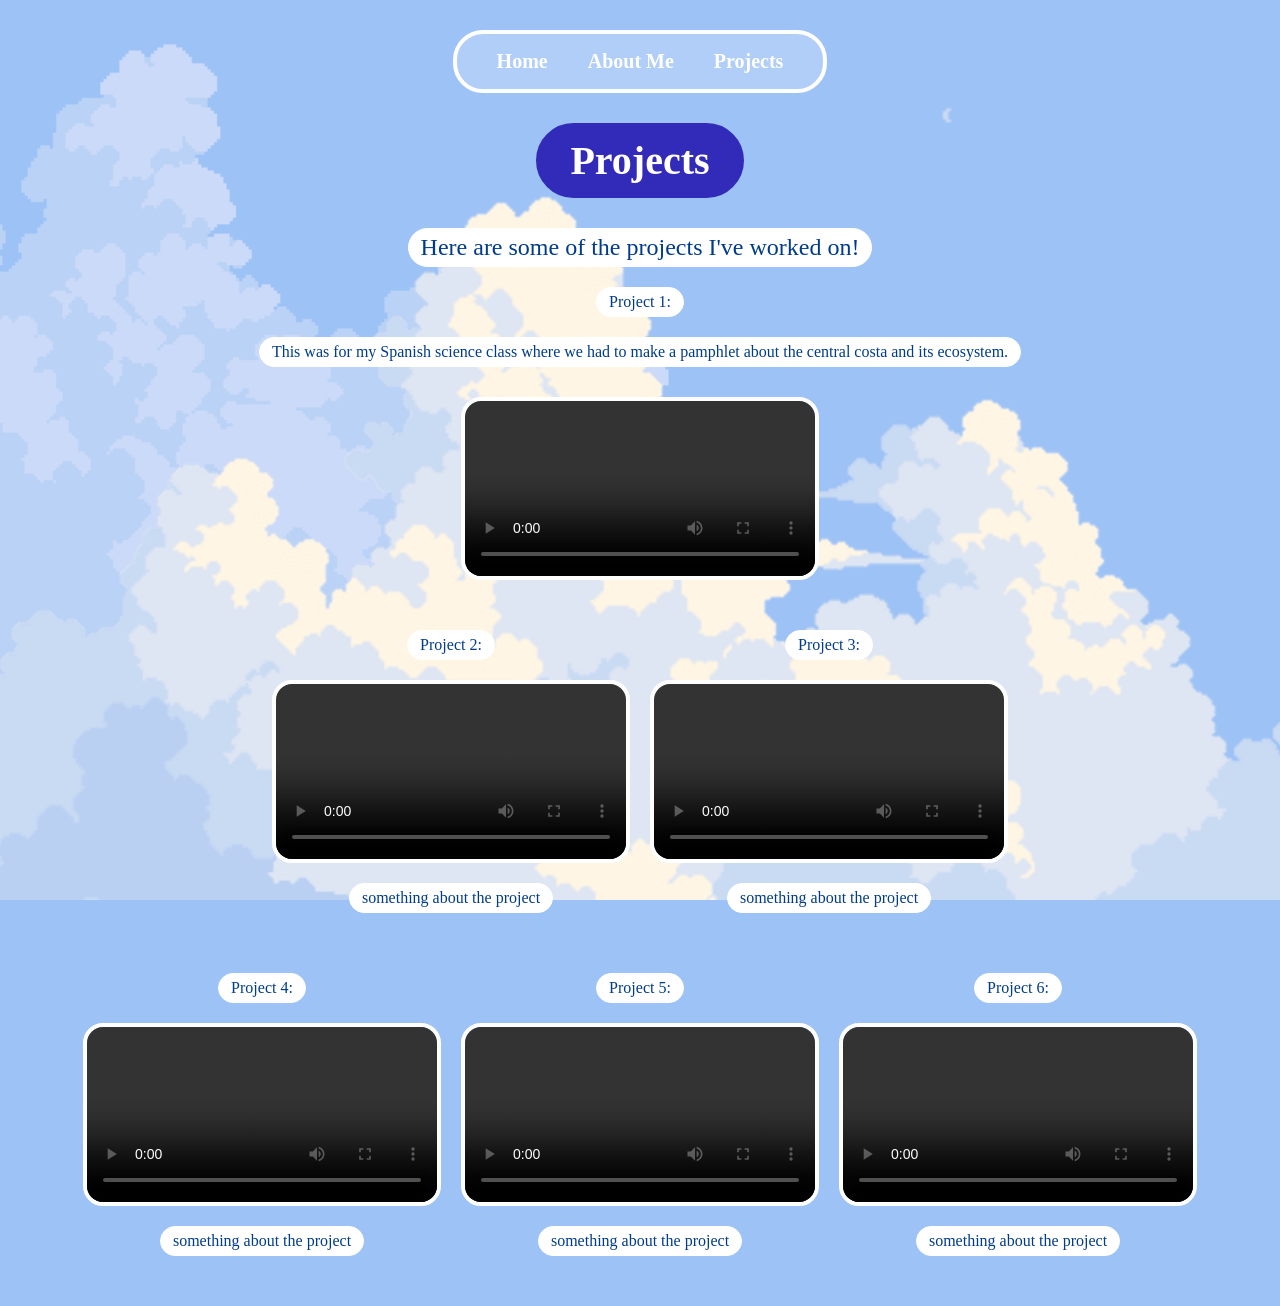
==== index.html @ c3683f34 "change index.html file" ====
<!DOCTYPE html>
<html>
    <head>
        <title> My Portfolio!</title>
        <meta charset = "UTF-8"/>
        <meta name="viewport" content="width=device-width, initial-scale=1.0"/>
        <link rel ="stylesheet" href = "projects.css"/>
        

    </head>
    <body>
        <div class="bg">
            <img alt="bg" src="images/2.png" class="bg3" />
            <img alt="bg" src="images/4.png" class="bg4" />
            <img alt="bg" src="images/5 (1).png" class="bg5" />
        </div>
        <nav class="nav">
            <ul>
                <li><a href="capstone.html" class="a-home a">Home</a></li>
                <li><a href="about-me.html" class="a-about a">About Me</a></li>
                <li><a href="projects.html" class="a-projects a active">Projects</a></li>
            </ul>
        </nav>
        <div class = "main-projects">
            <h2> Projects </h2>
            <div class="projects-content">
                <div class="main-content">
                    <p> Here are some of the projects I've worked on! </p>
                </div>
                <div class="ninth-content">
                    <p> Project 1: </p>
                    <p> This was for my Spanish science class 
                        where we had to make a pamphlet about 
                        the central costa and its ecosystem. </p>
                    <video class="project-video" controls>
                        <source src="projects/science.mp4" alt="9th grade project" type="video/mp4"/>
                    </video>
                </div>
                <div class ="tenth-content">
                    <div class="project-item">
                        <p> Project 2: </p>
                        <video class="project-video" controls>
                            <source src="projects/history.mp4" type="video/mp4">
                        </video>
                        <p> something about the project </p>
                    </div>

                    <div class="project-item">
                        <p> Project 3: </p>
                        <video class="project-video" controls>
                            <source src="projects/chemistry.mp4" type="video/mp4">
                        </video>
                        <p> something about the project </p>    
                    </div>

                <div class = "eleventh-content">
                   <div class="project-item">
                        <p> Project 4: </p>
                        <video class="project-video" controls>
                            <source src="projects/business.mp4" type="video/mp4">
                        </video>
                        <p> something about the project </p>
                   </div>

                   <div class ="project-item">
                        <p> Project 5: </p>
                        <video class="project-video" controls>
                            <source src="projects/Computer.mp4" type="video/mp4">
                        </video>
                        <p> something about the project </p>
                   </div>

                   <div class="project-item">
                        <p> Project 6: </p>
                        <video class="project-video" controls>
                            <source src="projects/pre-calc.mp4" type="video/mp4">
                        </video>
                        <p> something about the project </p>
                   </div>
                </div>
                
            </div>
        </div>
    </body>
</html>
---- projects.css ----
body {
    background: #9dc2f6;
    font-family: poppins;
    overflow-x:hidden;
    display: block;
    flex-direction: column;
    min-height: 100vh;
    margin: 0;
}

.bg {
  position:fixed;
  top: 0;
  left: 0;
  width: 100%;
  height: 100%;
  z-index: -1;
}

.bg3 {
  width: 100%;
  position: absolute;
  top: 0;
  left: 0;
  width: 100%;
  height: 100%;
  object-fit: cover;
}

.bg4 {
  width: 100%;
  position: absolute;
  top: 0;
  left: 0;
  width: 100%;
  height: 100%;
  object-fit: cover;
}

.bg5 {
  width: 100%;
  position: absolute;
  top: 0;
  left: 0;
  width: 100%;
  height: 100%;
  object-fit: cover;
}

.nav {
  z-index: 20;
  background-color: rgba(255, 255, 255, 0.2);
  padding: 0px 40px;
  width: max-content;
  border-radius: 30px;
  border: 4px solid white;
  margin: auto;
  margin-top: 30px;
}

nav>ul {
  list-style-type: none;
  display: flex;
  gap: 40px;
  padding: 0;
}

.a {
  color: white;
  text-decoration-line: none;
  font-weight: 600;
  font-size: 20px;
  transition: 0.2s;
}

.a:hover {
  color: #83b0ee;
}

.pfp {
  width: 150px;
  height: 150px;
  border-radius: 50%;
  object-fit: cover;
  border: 4px solid white;
}

.karla {
  color: #1d4a89;
}

h1 {
  color: #5385ca;
  font-size: 5em;
  margin: 0;
  border: 3px solid white;
  padding: 5px 12px;
  border-radius: 20px;
  color: #5385ca;
  background-color: white;
  opacity: 100%;
  
}

h2 {
  color: white;
  font-size: 2.5em;
  margin: 30px auto;
  position: relative;
  border: 4px solid rgb(50, 43, 185);
  padding: 10px 30px;
  border-radius: 40px;
  background-color: rgb(50,43,185);
  opacity: 100%;

  width: max-content;
  display: flex;
  justify-content: center;
  align-items: center;
  gap: 10rem;
}

.main-content {
  color: #1d4a89;
  font-size: 1.5em;
  margin: 0;
}

p {
  color: #013c8a;
    font-size: 1em;
    border: 1px solid white;
    padding: 5px 12px;
    border-radius: 20px;
    background-color: white;
    text-align: center;  /* Centers the text inside the bubble */
    margin: 10px auto;   /* Centers the bubble itself */
    width: fit-content;
} 

.p1{
  color: #013c8a;
    font-size: 1em;
    margin: 20px auto;   /* Corrected margin */
    border: 3px solid white;
    padding: 15px 25px;
    border-radius: 20px;
    background-color: white;
    max-width: 700px;
    text-align: center;
  
}

.background {
  color: #013c8a;
  font-size: 1.5em;
  margin: 0;
  border: 3px solid white;
  padding: 5px 12px;
  border-radius: 20px;
  background-color: white;
  opacity: 100%;
}

.main-div {
  background-color: rgb(255, 255, 255);
  border: 4px solid white; 
  border-radius: 30px;
  padding: 10px 30px;
  width: max-content;
  margin: 100px auto;
  
  display: flex;
  justify-content: center;
  align-items: center;
  gap: 3rem;
}

.gif-image-homepage {
  display: flex;
  justify-content: center;
  align-items: center;
  margin: 50px auto;
}

.gif-image-aboutme {
  display: flex;
  justify-content: flex-end;
  margin: 20px auto;
}

.project-video {
    width: 350px;
    height: auto;
    border: 4px solid white;
    border-radius: 20px;
    margin: 20px auto;
    display: block;
}

.ninth-content {
    display: flex;
    flex-direction: column;
    align-items: center; 
    justify-content: center;
    width: 100%;
}

.tenth-content {
    display: flex;
    flex-direction: row;      /* Changes from stack to side-by-side */
    justify-content: center;  /* Centers them in the middle of the page */
    align-items: flex-start;  /* Keeps the tops of the boxes lined up */
    gap: 20px;                /* Adds space between the projects */
    width: 100%;
    flex-wrap: wrap;          /* Keeps it looking good on mobile */
    margin: 20px auto;
}

.eleventh-content {
    display: flex;
    flex-direction: row;      /* Changes from stack to side-by-side */
    justify-content: center;  /* Centers them in the middle of the page */
    align-items: flex-start;  /* Keeps the tops of the boxes lined up */
    gap: 20px;                /* Adds space between the projects */
    width: 100%;
    flex-wrap: wrap;          /* Keeps it looking good on mobile */
    margin: 20px auto;
}
/*footer {
  background-color: #72a5ec;
  width: 100%;
  padding: 10px;
  margin-top: auto;
}

footer > p {
  text-align: center;
  color: white;
  margin-top: auto;
}
*/
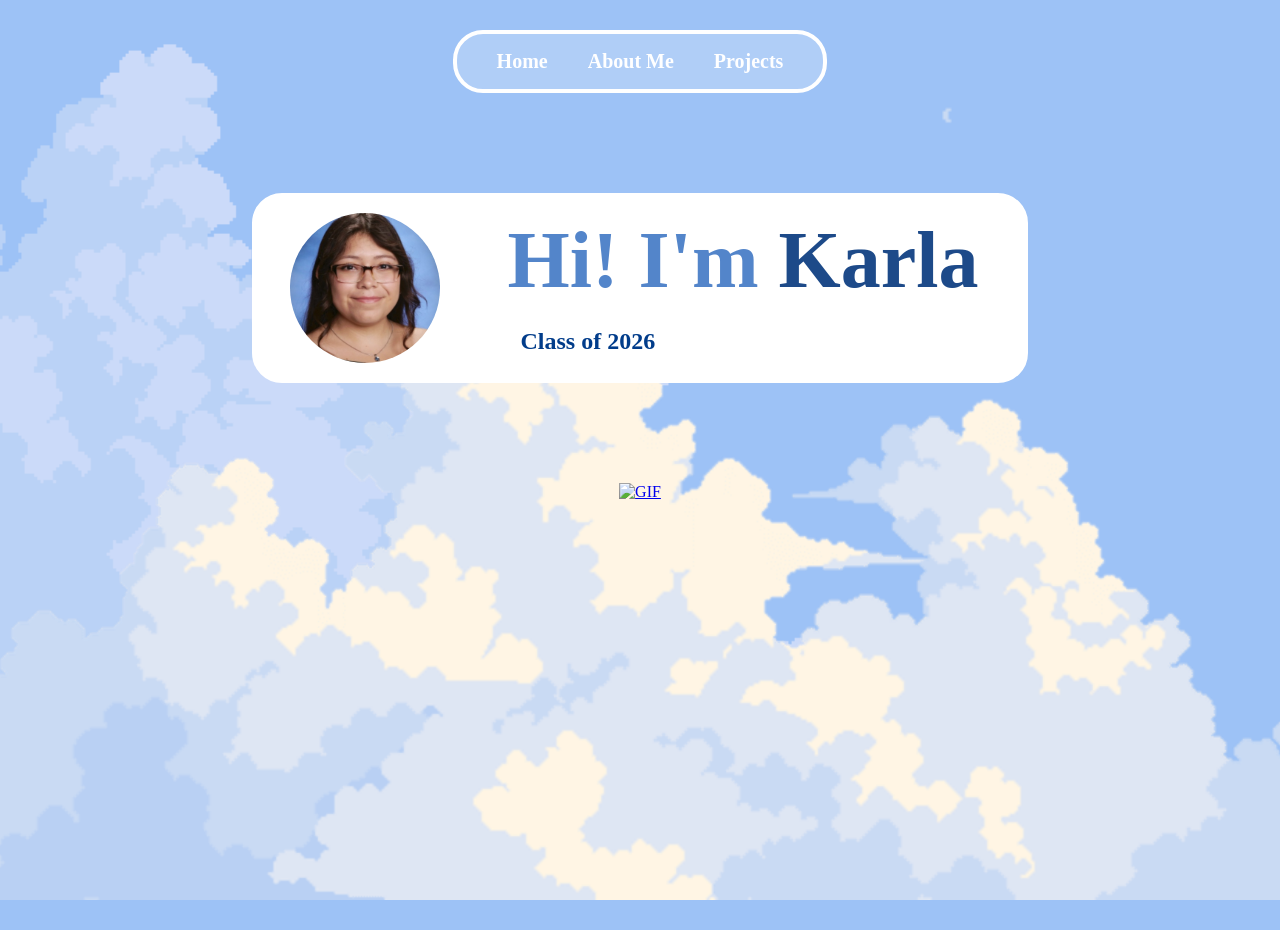
==== commit d517087d: "changes index" ====
--- a/index.html
+++ b/index.html
@@ -2,84 +2,43 @@
 <html>
     <head>
         <title> My Portfolio!</title>
-        <meta charset = "UTF-8"/>
-        <meta name="viewport" content="width=device-width, initial-scale=1.0"/>
-        <link rel ="stylesheet" href = "projects.css"/>
-        
-
+        <meta charset="UTF-8"/>
+        <meta name="viewport" content="width=device-width, initial-scale=1.0" />
+        <link rel="stylesheet" href="capstone.css" />
     </head>
-    <body>
+    <body> 
         <div class="bg">
             <img alt="bg" src="images/2.png" class="bg3" />
             <img alt="bg" src="images/4.png" class="bg4" />
             <img alt="bg" src="images/5 (1).png" class="bg5" />
         </div>
-        <nav class="nav">
+
+         <nav class="nav">
             <ul>
-                <li><a href="capstone.html" class="a-home a">Home</a></li>
+                <li><a href="#" class="a-home a active">Home</a></li>
                 <li><a href="about-me.html" class="a-about a">About Me</a></li>
-                <li><a href="projects.html" class="a-projects a active">Projects</a></li>
+                <li><a href="projects.html" class="a-projects a">Projects</a></li>
             </ul>
         </nav>
-        <div class = "main-projects">
-            <h2> Projects </h2>
-            <div class="projects-content">
-                <div class="main-content">
-                    <p> Here are some of the projects I've worked on! </p>
+
+        <div class = "main-div">
+            <img src="images/pfp.jpg" alt="Profile Picture" class="pfp" />
+            </a>
+            <div>
+                <h1> Hi! I'm <span class="karla">Karla</span></h1>
+                <div class="background">
+                    <p> <b>Class of 2026 </b></p>
                 </div>
-                <div class="ninth-content">
-                    <p> Project 1: </p>
-                    <p> This was for my Spanish science class 
-                        where we had to make a pamphlet about 
-                        the central costa and its ecosystem. </p>
-                    <video class="project-video" controls>
-                        <source src="projects/science.mp4" alt="9th grade project" type="video/mp4"/>
-                    </video>
-                </div>
-                <div class ="tenth-content">
-                    <div class="project-item">
-                        <p> Project 2: </p>
-                        <video class="project-video" controls>
-                            <source src="projects/history.mp4" type="video/mp4">
-                        </video>
-                        <p> something about the project </p>
-                    </div>
-
-                    <div class="project-item">
-                        <p> Project 3: </p>
-                        <video class="project-video" controls>
-                            <source src="projects/chemistry.mp4" type="video/mp4">
-                        </video>
-                        <p> something about the project </p>    
-                    </div>
-
-                <div class = "eleventh-content">
-                   <div class="project-item">
-                        <p> Project 4: </p>
-                        <video class="project-video" controls>
-                            <source src="projects/business.mp4" type="video/mp4">
-                        </video>
-                        <p> something about the project </p>
-                   </div>
-
-                   <div class ="project-item">
-                        <p> Project 5: </p>
-                        <video class="project-video" controls>
-                            <source src="projects/Computer.mp4" type="video/mp4">
-                        </video>
-                        <p> something about the project </p>
-                   </div>
-
-                   <div class="project-item">
-                        <p> Project 6: </p>
-                        <video class="project-video" controls>
-                            <source src="projects/pre-calc.mp4" type="video/mp4">
-                        </video>
-                        <p> something about the project </p>
-                   </div>
-                </div>
-                
             </div>
         </div>
+
+        <div class="gif-image-homepage">
+        <a href ="https://i.giphy.com/JkP5QNx7quH8ar56GP.webp" target="_blank">
+            <img src="https://i.giphy.com/JkP5QNx7quH8ar56GP.webp" alt="GIF" class="gif" />
+        </a>
+        </div>
+        <!--<footer>
+            <p> Made by Karla</p>
+        </footer>-->
     </body>
 </html>
--- a/capstone.css
+++ b/capstone.css
@@ -0,0 +1,204 @@
+body {
+    background: #9dc2f6;
+    font-family: poppins;
+    overflow-x:hidden;
+    display: block;
+    flex-direction: column;
+    min-height: 100vh;
+    margin: 0;
+}
+
+.bg {
+  position:fixed;
+  top: 0;
+  left: 0;
+  width: 100%;
+  height: 100%;
+  z-index: -1;
+}
+
+.bg3 {
+  width: 100%;
+  position: absolute;
+  top: 0;
+  left: 0;
+  width: 100%;
+  height: 100%;
+  object-fit: cover;
+}
+
+.bg4 {
+  width: 100%;
+  position: absolute;
+  top: 0;
+  left: 0;
+  width: 100%;
+  height: 100%;
+  object-fit: cover;
+}
+
+.bg5 {
+  width: 100%;
+  position: absolute;
+  top: 0;
+  left: 0;
+  width: 100%;
+  height: 100%;
+  object-fit: cover;
+}
+
+.nav {
+  z-index: 20;
+  background-color: rgba(255, 255, 255, 0.2);
+  padding: 0px 40px;
+  width: max-content;
+  border-radius: 30px;
+  border: 4px solid white;
+  margin: auto;
+  margin-top: 30px;
+}
+
+nav>ul {
+  list-style-type: none;
+  display: flex;
+  gap: 40px;
+  padding: 0;
+}
+
+.a {
+  color: white;
+  text-decoration-line: none;
+  font-weight: 600;
+  font-size: 20px;
+  transition: 0.2s;
+}
+
+.a:hover {
+  color: #83b0ee;
+}
+
+.pfp {
+  width: 150px;
+  height: 150px;
+  border-radius: 50%;
+  object-fit: cover;
+  border: 4px solid white;
+}
+
+.karla {
+  color: #1d4a89;
+}
+
+h1 {
+  color: #5385ca;
+  font-size: 5em;
+  margin: 0;
+  border: 3px solid white;
+  padding: 5px 12px;
+  border-radius: 20px;
+  color: #5385ca;
+  background-color: white;
+  opacity: 100%;
+  
+}
+
+h2 {
+  color: white;
+  font-size: 2.5em;
+  margin: 30px auto;
+  position: relative;
+  border: 4px solid rgb(50, 43, 185);
+  padding: 10px 30px;
+  border-radius: 40px;
+  background-color: rgb(50,43,185);
+  opacity: 100%;
+
+  width: max-content;
+  display: flex;
+  justify-content: center;
+  align-items: center;
+  gap: 10rem;
+}
+
+.main-content {
+  color: #1d4a89;
+  font-size: 1.5em;
+  margin: 0;
+}
+
+p {
+  color: #013c8a;
+  font-size: 1em;
+  margin: 0;
+  border: 1px solid white;
+  padding: 5px 12px;
+  border-radius: 20px;
+  background-color: white;
+  opacity: 100%;
+} 
+
+.p1{
+  color: #013c8a;
+  font-size: 1em;
+  margin: 20px auto;
+  border: 3px solid white;
+  padding: 15px 25px;
+  border-radius: 20px;
+  background-color: white;
+  opacity: 100%;
+
+  max-width: 700px;
+  
+}
+
+.background {
+  color: #013c8a;
+  font-size: 1.5em;
+  margin: 0;
+  border: 3px solid white;
+  padding: 5px 12px;
+  border-radius: 20px;
+  background-color: white;
+  opacity: 100%;
+}
+
+.main-div {
+  background-color: rgb(255, 255, 255);
+  border: 4px solid white; 
+  border-radius: 30px;
+  padding: 10px 30px;
+  width: max-content;
+  margin: 100px auto;
+  
+  display: flex;
+  justify-content: center;
+  align-items: center;
+  gap: 3rem;
+}
+
+.gif-image-homepage {
+  display: flex;
+  justify-content: center;
+  align-items: center;
+  margin: 50px auto;
+}
+
+.gif-image-aboutme {
+  display: flex;
+  justify-content: flex-end;
+  margin: 20px auto;
+}
+
+/*footer {
+  background-color: #72a5ec;
+  width: 100%;
+  padding: 10px;
+  margin-top: auto;
+}
+
+footer > p {
+  text-align: center;
+  color: white;
+  margin-top: auto;
+}
+*/
